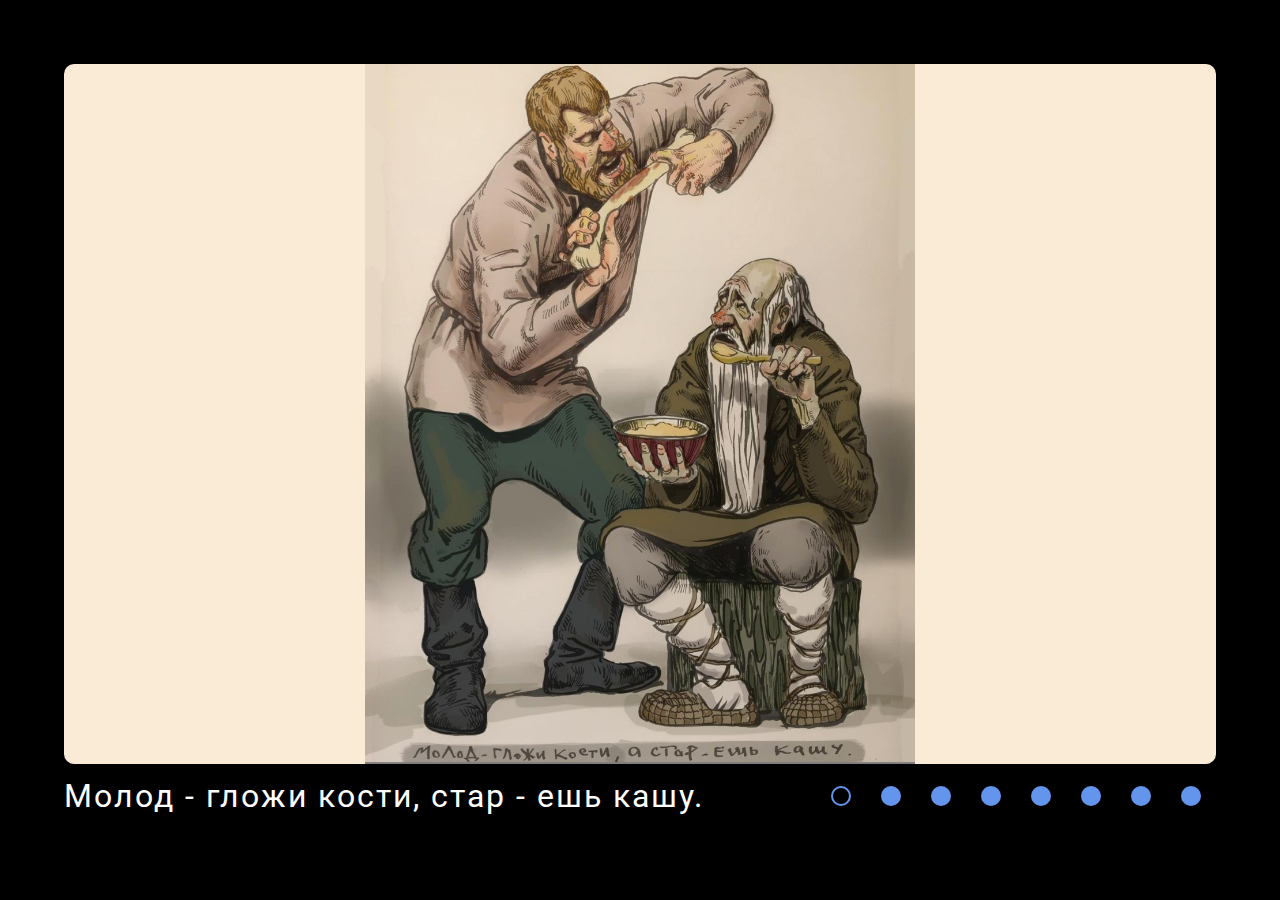
==== cssMemSlider/index.html @ 15750801 "fix: adjust structure (Mon, Oct 17, 2021 09:24 AM)" ====
<!DOCTYPE html>
<html lang="en">
<head>
  <meta charset="UTF-8">
  <meta http-equiv="X-UA-Compatible" content="IE=edge">
  <meta name="viewport" content="width=device-width, initial-scale=1.0">
  <link rel="preconnect" href="https://fonts.googleapis.com">
  <link rel="preconnect" href="https://fonts.gstatic.com" crossorigin>
  <link href="https://fonts.googleapis.com/css2?family=Roboto:wght@100;300;500;700&display=swap" rel="stylesheet">
  <link href="https://fonts.googleapis.com/css2?family=Forum&display=swap" rel="stylesheet">
  <link rel="stylesheet" href="reset.css">
  <link rel="stylesheet" href="style.css">
  <title>Russian Proverbs by Alexander Ryzhkin</title>
</head>
<body>
  <main class="mem-slider">
    <div class="mem-slider-container" id="mem-container">
      <div class="photo-container" id="photo-container">
        <img class="illustration active" id="current-illustration" src="assets/mem-slider-0.png">
        <img class="illustration" src="assets/mem-slider-1.png">
        <img class="illustration" src="assets/mem-slider-2.png">
        <img class="illustration" src="assets/mem-slider-3.png">
      </div>
      <div class="mems-and-bullets">
        <div class="mems">
          <div class="mem active" id="active-mem">
            <p id="mem-text">Молод - гложи кости, стар - ешь кашу.</p>
          </div>
          <div class="mem"></div>
          <div class="mem"></div>
          <div class="mem"></div>
        </div>
        <div class="slider-bullets">
          <div class="slider-bullet" id="active-bullet">
            <div class="bullet active"></div>
          </div>
          <div class="slider-bullet">
            <div class="bullet"></div>
          </div>
          <div class="slider-bullet">
            <div class="bullet"></div>
          </div>
          <div class="slider-bullet">
            <div class="bullet"></div>
          </div>
          <div class="slider-bullet">
            <div class="bullet"></div>
          </div>
          <div class="slider-bullet">
            <div class="bullet"></div>
          </div>
          <div class="slider-bullet">
            <div class="bullet"></div>
          </div>
          <div class="slider-bullet">
            <div class="bullet"></div>
          </div>
        </div>
      </div>
    </div> 
         
  </main>
</body>
<script src="main.js"></script>
</html>
---- cssMemSlider/style.css ----
html {
  scroll-behavior: smooth;  
  box-sizing: border-box;
}

body {
  font-family: "Roboto", "Georgia", "serif";
  font-weight: lighter;
  line-height: 130%;
}

*, *::before, *::after {
  box-sizing: inherit;
}

html, 
body {
    overflow-x: hidden; 
}

main {
  width: 100%;
  height: 100vh;
  padding-top: 4rem;
  display: flex;
  flex-direction: column;
  /* justify-content: center; */
  background-color: black;
  overflow: hidden;
}
.mem-slider-container {
  width: 100%;
  margin: 0 auto;
  display: flex; 
  flex-direction: column;
  justify-content: center;
  align-items: center;
}
.ryzhkin {
  color: white;
  margin: 60px 0;
  font-size: 3rem;
}
.photo-container {
  width: 90%;
  margin: 0 auto;
  background-color: antiquewhite;
  /* height: ; */
  /* margin: 0 auto; */
  /* align-self: center; */
  border-radius: 10px;
}
img {
  width: 550px;
  height: 700px;
  margin: 20px auto;
  display: none;
  /* border-radius: 10px; */
  margin: 0 auto;
}
img.active {
  display: block;
}

.mem {
  color: white;
  font-size: 2rem;
  font-weight: bolder;
  letter-spacing: 2px;
  margin: 30px auto;
}
.mems-and-bullets {
  width: 90%;
  height: 4rem;
  display: flex;
  flex-direction: row;
  align-items: center;
}
.mems {
  margin-right: auto;
}

.slider-bullets {
  display: flex;
  flex-direction: row;
}

.slider-bullet {
  padding: 10px;
  cursor: pointer;
}
.bullet {
  width: 20px;
  height: 20px;
  margin: 5px;
  border-radius: 50%;
  border: 2px solid cornflowerblue;
  background-color:cornflowerblue;
}
.bullet:hover {
  background-color: antiquewhite;
  border: 2px solid antiquewhite;
}
.bullet.active {
  background-color: black;
}
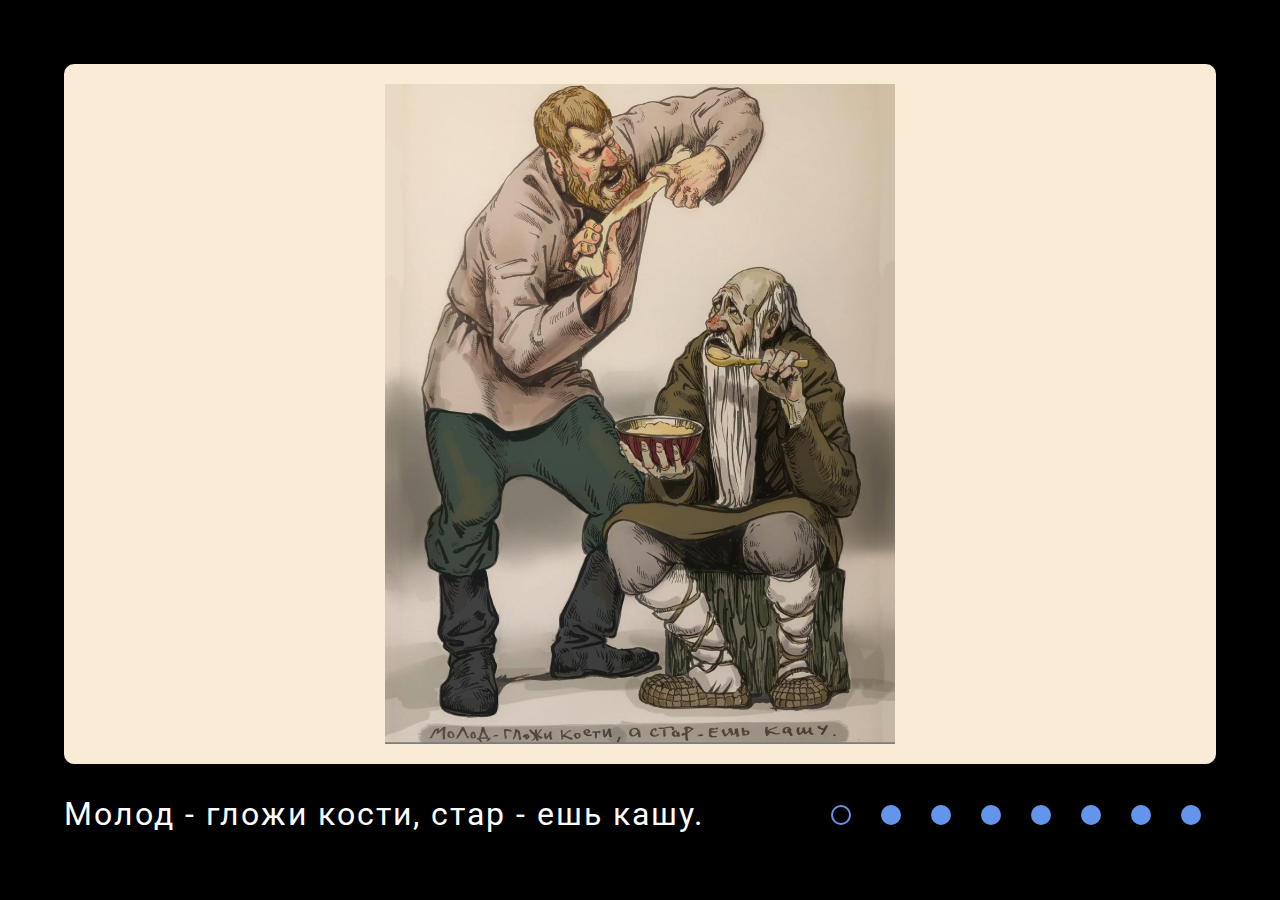
==== commit a1a4d236: "refactor: delete unneeded code in index (Sun Octt 17, 2021 13:15 PM)" ====
--- a/cssMemSlider/index.html
+++ b/cssMemSlider/index.html
@@ -17,9 +17,6 @@
     <div class="mem-slider-container" id="mem-container">
       <div class="photo-container" id="photo-container">
         <img class="illustration active" id="current-illustration" src="assets/mem-slider-0.png">
-        <img class="illustration" src="assets/mem-slider-1.png">
-        <img class="illustration" src="assets/mem-slider-2.png">
-        <img class="illustration" src="assets/mem-slider-3.png">
       </div>
       <div class="mems-and-bullets">
         <div class="mems">
--- a/cssMemSlider/style.css
+++ b/cssMemSlider/style.css
@@ -24,7 +24,6 @@
   padding-top: 4rem;
   display: flex;
   flex-direction: column;
-  /* justify-content: center; */
   background-color: black;
   overflow: hidden;
 }
@@ -45,18 +44,15 @@
   width: 90%;
   margin: 0 auto;
   background-color: antiquewhite;
-  /* height: ; */
-  /* margin: 0 auto; */
-  /* align-self: center; */
   border-radius: 10px;
 }
 img {
   width: 550px;
   height: 700px;
-  margin: 20px auto;
+  padding: 20px;
+  margin: 0 auto;
   display: none;
-  /* border-radius: 10px; */
-  margin: 0 auto;
+  border-radius: 10px;
 }
 img.active {
   display: block;
@@ -71,13 +67,16 @@
 }
 .mems-and-bullets {
   width: 90%;
-  height: 4rem;
   display: flex;
   flex-direction: row;
   align-items: center;
 }
 .mems {
   margin-right: auto;
+}
+.mem {
+  padding-right: 40px;
+  line-height: 130%;
 }
 
 .slider-bullets {
@@ -103,4 +102,39 @@
 }
 .bullet.active {
   background-color: black;
+}
+
+@media (max-width: 1024px) {
+  .mems-and-bullets {
+    flex-direction: column-reverse;
+  }
+  .slider-bullets {
+    padding-top: 30px;
+  }
+  .mems {
+    margin: 0 auto;
+  }
+  .mem {
+    padding-right: 0;
+  }
+  .mem p {
+    text-align: center;
+  }
+}
+
+@media (max-width: 620px) {
+  .mem {
+    font-size: 1.5rem;
+  }
+  .slider-bullet {
+    padding: 5px;
+  }
+  .bullet {
+    width: 15px;
+    height: 15px;
+  }
+  img {
+    width: 100%;
+    height: 100%;
+  }
 }